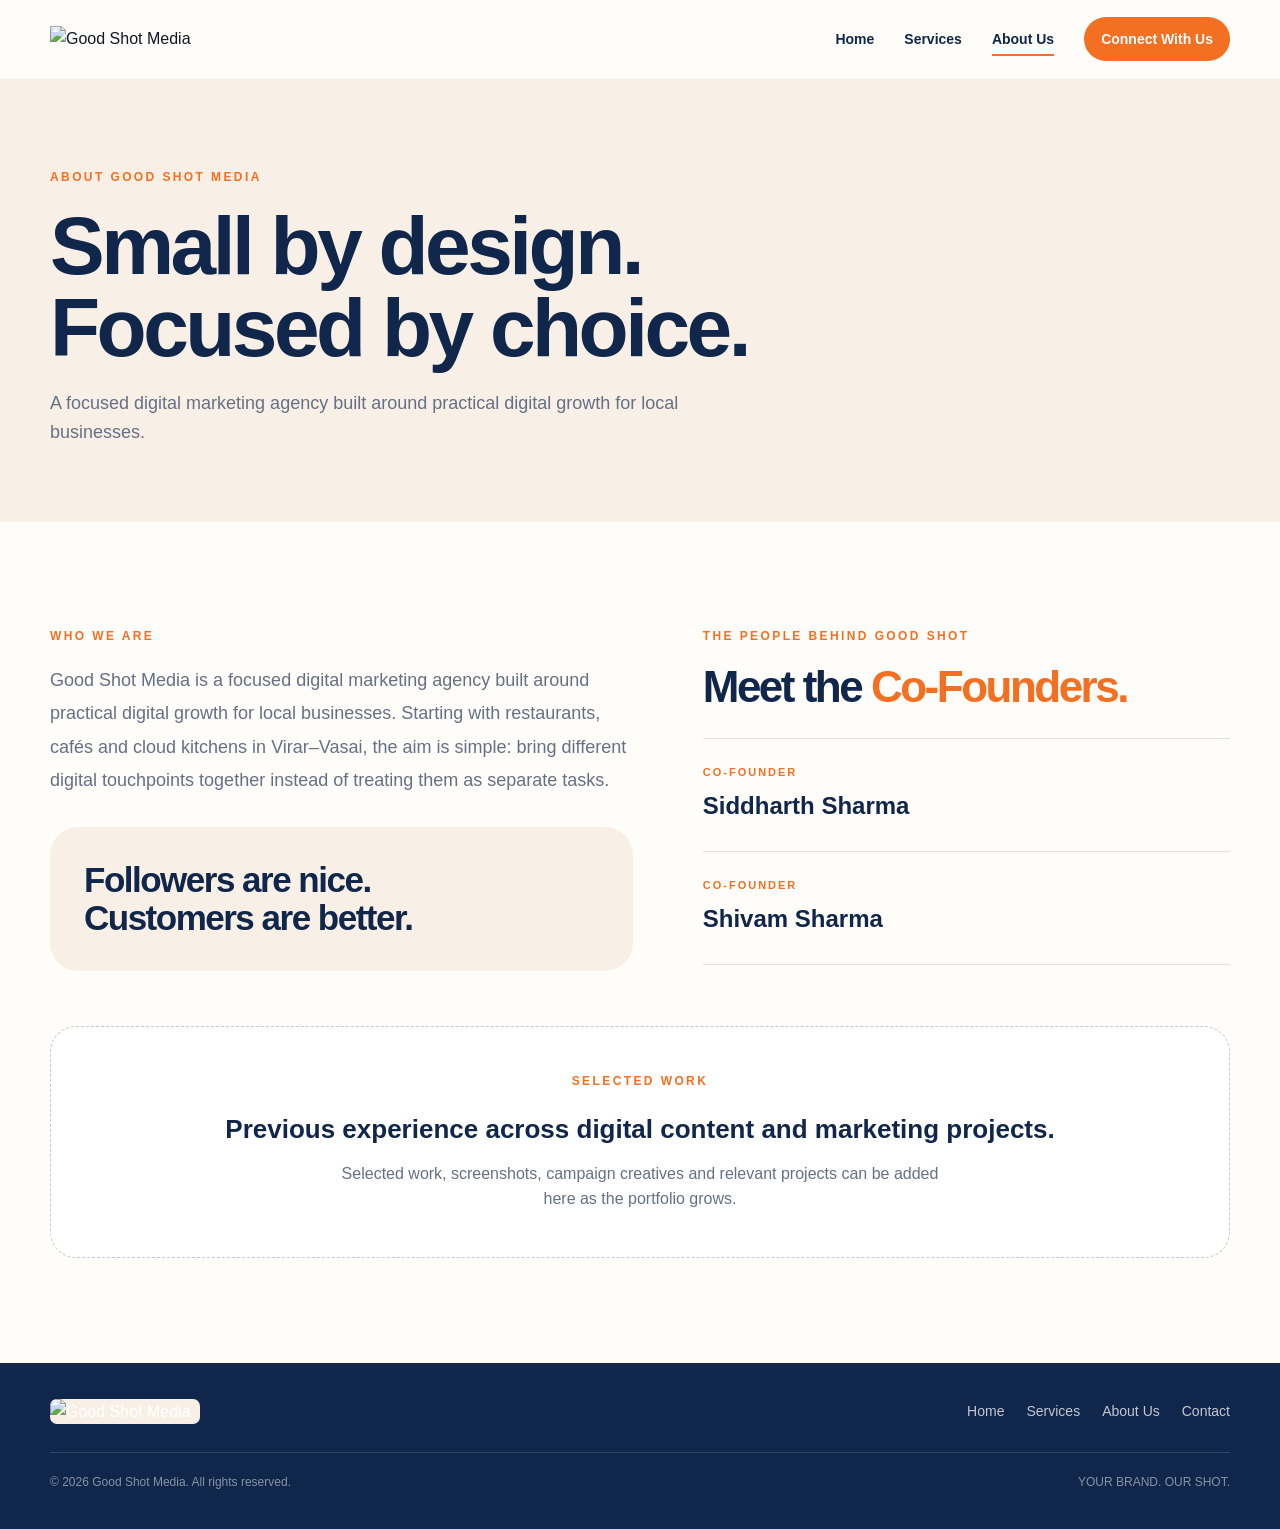
==== about.html @ 5af62121 "Add files via upload" ====
<!DOCTYPE html>
<html lang="en">
<head>
<meta charset="UTF-8">
<meta name="viewport" content="width=device-width, initial-scale=1.0">
<title>About Us — Good Shot Media</title>
<meta name="description" content="Learn about Good Shot Media and its co-founders Siddharth Sharma and Shivam Sharma.">
<meta name="theme-color" content="#10264A">
<link rel="stylesheet" href="styles.css">
</head>
<body data-page="about">
<header class="site-header" id="siteHeader">
  <div class="container nav">
    <a href="index.html" aria-label="Good Shot Media home"><img src="logo.jpg" class="logo" alt="Good Shot Media"></a>
    <button class="menu-btn" id="menuBtn" aria-label="Open menu">☰</button>
    <nav class="nav-links" id="navLinks">
      <a href="index.html" data-page="home">Home</a>
      <a href="services.html" data-page="services">Services</a>
      <a href="about.html" data-page="about">About Us</a>
      <a href="contact.html" data-page="contact" class="nav-cta">Connect With Us</a>
    </nav>
  </div>
</header>

<main>

<section class="page-hero">
  <div class="container">
    <div class="eyebrow">About Good Shot Media</div>
    <h1>Small by design.<br><span>Focused by choice.</span></h1>
    <p>A focused digital marketing agency built around practical digital growth for local businesses.</p>
  </div>
</section>

<section>
  <div class="container">
    <div class="about-grid">
      <div>
        <div class="eyebrow">Who We Are</div>
        <p class="about-copy">Good Shot Media is a focused digital marketing agency built around practical digital growth for local businesses. Starting with restaurants, cafés and cloud kitchens in Virar–Vasai, the aim is simple: bring different digital touchpoints together instead of treating them as separate tasks.</p>
        <div class="highlight">
          <h3>Followers are nice.<br><span>Customers are better.</span></h3>
        </div>
      </div>
      <div>
        <div class="eyebrow">The People Behind Good Shot</div>
        <h2 class="section-title" style="font-size:44px">Meet the <span>Co-Founders.</span></h2>
        <div class="people" style="margin-top:28px">
          <div class="person"><div class="role">Co-Founder</div><h3>Siddharth Sharma</h3></div>
          <div class="person"><div class="role">Co-Founder</div><h3>Shivam Sharma</h3></div>
        </div>
      </div>
    </div>

    <div class="portfolio">
      <div class="eyebrow">Selected Work</div>
      <h3>Previous experience across digital content and marketing projects.</h3>
      <p>Selected work, screenshots, campaign creatives and relevant projects can be added here as the portfolio grows.</p>
    </div>
  </div>
</section>

</main>
<footer>
  <div class="container">
    <div class="footer-top">
      <img src="logo.jpg" class="footer-logo" alt="Good Shot Media">
      <div class="footer-links">
        <a href="index.html">Home</a>
        <a href="services.html">Services</a>
        <a href="about.html">About Us</a>
        <a href="contact.html">Contact</a>
      </div>
    </div>
    <div class="footer-bottom">
      <span>© 2026 Good Shot Media. All rights reserved.</span>
      <span>YOUR BRAND. OUR SHOT.</span>
    </div>
  </div>
</footer>

<script>
const header=document.getElementById('siteHeader');
const menuBtn=document.getElementById('menuBtn');
const navLinks=document.getElementById('navLinks');
window.addEventListener('scroll',()=>header.classList.toggle('scrolled',window.scrollY>12));
menuBtn?.addEventListener('click',()=>navLinks.classList.toggle('open'));
document.querySelectorAll('.nav-links a').forEach(a=>{
  const page=a.dataset.page;
  if(page && document.body.dataset.page===page) a.classList.add('active');
  a.addEventListener('click',()=>navLinks.classList.remove('open'));
});
</script>

</body>
</html>
---- styles.css ----
:root{
  --navy:#10264A;
  --navy-2:#17345F;
  --orange:#F36F21;
  --cream:#F8F0E6;
  --paper:#FFFDF9;
  --ink:#111827;
  --muted:#667085;
  --line:rgba(16,38,74,.13);
  --max:1180px;
  --radius:22px;
  --shadow:0 18px 50px rgba(16,38,74,.08);
}
*{box-sizing:border-box;margin:0;padding:0}
html{scroll-behavior:smooth}
body{
  font-family:Inter,ui-sans-serif,-apple-system,BlinkMacSystemFont,"Segoe UI",Arial,sans-serif;
  background:var(--paper); color:var(--ink); line-height:1.6; overflow-x:hidden;
}
a{color:inherit;text-decoration:none}
img{max-width:100%;display:block}
.container{width:min(calc(100% - 40px),var(--max));margin:auto}
.site-header{
  position:fixed;top:0;left:0;right:0;z-index:50;
  background:rgba(255,253,249,.94);backdrop-filter:blur(12px);
  border-bottom:1px solid transparent;transition:.25s ease;
}
.site-header.scrolled{border-color:var(--line);box-shadow:0 5px 25px rgba(16,38,74,.05)}
.nav{height:78px;display:flex;align-items:center;justify-content:space-between;gap:25px}
.logo{width:175px;height:auto}
.nav-links{display:flex;align-items:center;gap:30px;font-size:14px;font-weight:650;color:var(--navy)}
.nav-links a{position:relative;padding:8px 0}
.nav-links a:after{content:"";position:absolute;left:0;bottom:2px;width:0;height:2px;background:var(--orange);transition:.2s}
.nav-links a:hover:after,.nav-links a.active:after{width:100%}
.nav-cta{background:var(--orange);color:#fff!important;padding:11px 17px!important;border-radius:999px}
.nav-cta:after{display:none}
.menu-btn{display:none;border:0;background:none;color:var(--navy);font-size:27px;cursor:pointer}
main{padding-top:78px}
.hero{min-height:calc(100vh - 78px);display:grid;align-items:center;background:var(--cream)}
.hero-grid{display:grid;grid-template-columns:1.08fr .92fr;gap:70px;align-items:center;padding:80px 0}
.kicker,.eyebrow{font-size:12px;font-weight:800;letter-spacing:2.4px;text-transform:uppercase;color:var(--orange);margin-bottom:18px}
.hero h1{font-size:clamp(52px,7vw,88px);line-height:.98;letter-spacing:-4px;color:var(--navy);max-width:760px}
.hero h1 span,.section-title span{color:var(--orange)}
.hero-copy{font-size:19px;color:var(--muted);max-width:600px;margin:25px 0 32px}
.actions{display:flex;gap:12px;flex-wrap:wrap}
.btn{display:inline-flex;align-items:center;justify-content:center;gap:8px;padding:13px 21px;border-radius:999px;font-weight:750;font-size:14px;border:1px solid var(--navy);transition:.2s ease}
.btn-primary{background:var(--navy);color:#fff}
.btn-primary:hover{transform:translateY(-2px);background:var(--navy-2)}
.btn-outline{color:var(--navy)}
.btn-outline:hover{background:var(--navy);color:#fff}
.hero-card{background:var(--navy);border-radius:30px;padding:42px;color:#fff;min-height:420px;display:flex;flex-direction:column;justify-content:space-between;box-shadow:var(--shadow)}
.hero-card .mini{font-size:12px;letter-spacing:2px;text-transform:uppercase;opacity:.65}
.hero-card h2{font-size:52px;line-height:1.02;letter-spacing:-2px}
.hero-card strong{color:var(--orange)}
.hero-card p{color:rgba(255,255,255,.72);max-width:390px}
section{padding:105px 0}
.section-head{max-width:720px;margin-bottom:50px}
.section-title{font-size:clamp(38px,5vw,64px);line-height:1.04;letter-spacing:-2.5px;color:var(--navy)}
.section-copy{margin-top:17px;color:var(--muted);font-size:17px}
.services-grid{display:grid;grid-template-columns:repeat(3,1fr);gap:18px}
.card{background:#fff;border:1px solid var(--line);border-radius:var(--radius);padding:28px;transition:.2s ease}
.card:hover{transform:translateY(-4px);box-shadow:var(--shadow)}
.number{font-size:12px;color:var(--orange);font-weight:800;letter-spacing:2px}
.card h3{font-size:22px;color:var(--navy);margin:34px 0 9px}
.card p{color:var(--muted);font-size:15px}
.band{background:var(--navy);color:#fff}
.band .section-title{color:#fff}
.band .section-copy{color:rgba(255,255,255,.68)}
.features{display:grid;grid-template-columns:repeat(3,1fr);gap:18px;margin-top:40px}
.feature{border-top:1px solid rgba(255,255,255,.2);padding-top:20px}
.feature b{font-size:18px}.feature p{color:rgba(255,255,255,.65);font-size:14px;margin-top:8px}
.plans{display:grid;grid-template-columns:repeat(2,1fr);gap:22px}
.plan{border:1px solid var(--line);border-radius:28px;padding:34px;background:#fff}
.plan.featured{background:var(--navy);color:#fff;border-color:var(--navy)}
.plan h3{font-size:27px;color:var(--navy);margin-bottom:8px}
.featured h3{color:#fff}
.plan-intro{color:var(--muted);font-size:15px;margin-bottom:24px}
.featured .plan-intro{color:rgba(255,255,255,.68)}
.plan ul{list-style:none;display:grid;gap:12px}
.plan li{padding-left:24px;position:relative;font-size:15px}
.plan li:before{content:"✓";position:absolute;left:0;color:var(--orange);font-weight:900}
.plan-note{margin-top:24px;font-size:12px;color:var(--muted)}
.featured .plan-note{color:rgba(255,255,255,.55)}
.cta{background:var(--cream);text-align:center}
.cta .section-head{margin:0 auto 28px}
footer{background:var(--navy);color:#fff;padding:36px 0}
.footer-top{display:flex;align-items:center;justify-content:space-between;gap:30px}
.footer-logo{width:150px;background:var(--cream);border-radius:7px}
.footer-links{display:flex;gap:22px;font-size:14px;color:rgba(255,255,255,.75)}
.footer-bottom{border-top:1px solid rgba(255,255,255,.15);margin-top:28px;padding-top:20px;display:flex;justify-content:space-between;color:rgba(255,255,255,.5);font-size:12px}
.page-hero{background:var(--cream);padding:90px 0 75px}
.page-hero h1{font-size:clamp(48px,7vw,82px);line-height:1;letter-spacing:-3.5px;color:var(--navy);max-width:900px}
.page-hero p{max-width:650px;color:var(--muted);font-size:18px;margin-top:20px}
.service-list{display:grid;grid-template-columns:1fr 1fr;gap:20px}
.service-card{padding:32px;border:1px solid var(--line);border-radius:24px;background:#fff}
.service-card h3{color:var(--navy);font-size:24px;margin-bottom:9px}
.service-card p{color:var(--muted);font-size:15px}
.service-card .tag{font-size:11px;letter-spacing:1.7px;text-transform:uppercase;color:var(--orange);font-weight:800}
.about-grid{display:grid;grid-template-columns:1.05fr .95fr;gap:70px;align-items:start}
.about-copy{font-size:18px;color:var(--muted);line-height:1.85}
.highlight{margin-top:30px;background:var(--cream);border-radius:28px;padding:34px}
.highlight h3{font-size:35px;line-height:1.08;color:var(--navy);letter-spacing:-1.5px}
.people{display:grid;gap:0}
.person{padding:25px 0;border-top:1px solid var(--line)}
.person:last-child{border-bottom:1px solid var(--line)}
.person .role{font-size:11px;text-transform:uppercase;letter-spacing:2px;color:var(--orange);font-weight:800}
.person h3{color:var(--navy);font-size:24px;margin-top:6px}
.portfolio{margin-top:55px;border:1px dashed rgba(16,38,74,.25);border-radius:26px;padding:45px;text-align:center;background:#fff}
.portfolio h3{font-size:26px;color:var(--navy)}
.portfolio p{color:var(--muted);max-width:600px;margin:10px auto 0}
.contact-grid{display:grid;grid-template-columns:.85fr 1.15fr;gap:55px}
.contact-info{display:grid;gap:15px}
.contact-item{border-top:1px solid var(--line);padding:22px 0}
.contact-item small{display:block;text-transform:uppercase;letter-spacing:1.8px;font-size:10px;color:var(--orange);font-weight:800;margin-bottom:6px}
.contact-item a{font-size:20px;font-weight:700;color:var(--navy)}
.contact-form{background:var(--navy);padding:34px;border-radius:28px;color:#fff}
.contact-form h2{font-size:32px;margin-bottom:20px}
.form-grid{display:grid;gap:14px}
label{font-size:12px;color:rgba(255,255,255,.65)}
input,textarea{width:100%;margin-top:6px;border:1px solid rgba(255,255,255,.2);background:rgba(255,255,255,.07);color:#fff;border-radius:12px;padding:13px;font:inherit;outline:none}
textarea{min-height:130px;resize:vertical}
input:focus,textarea:focus{border-color:var(--orange)}
.contact-form .btn{border:0;background:var(--orange);color:#fff;cursor:pointer;margin-top:6px}
.whatsapp{display:inline-flex;margin-top:8px;color:var(--navy);font-weight:800}
@media(max-width:850px){
  .nav-links{display:none;position:absolute;top:78px;left:0;right:0;background:var(--paper);padding:18px 20px 25px;flex-direction:column;align-items:flex-start;border-bottom:1px solid var(--line)}
  .nav-links.open{display:flex}
  .menu-btn{display:block}
  .hero-grid,.about-grid,.contact-grid{grid-template-columns:1fr}
  .hero-grid{padding:65px 0}
  .hero-card{min-height:330px}
  .services-grid,.features{grid-template-columns:1fr 1fr}
  .service-list{grid-template-columns:1fr}
  .plans{grid-template-columns:1fr}
}
@media(max-width:560px){
  .container{width:min(calc(100% - 28px),var(--max))}
  .nav{height:70px}
  main{padding-top:70px}
  .logo{width:145px}
  .hero{min-height:auto}
  .hero-grid{padding:58px 0}
  .hero h1{font-size:49px;letter-spacing:-2.7px}
  .hero-copy{font-size:17px}
  section{padding:75px 0}
  .page-hero{padding:65px 0 55px}
  .page-hero h1{font-size:50px;letter-spacing:-2.5px}
  .services-grid,.features{grid-template-columns:1fr}
  .footer-top,.footer-bottom{flex-direction:column;align-items:flex-start}
  .footer-links{flex-wrap:wrap}
  .contact-form{padding:25px}
}
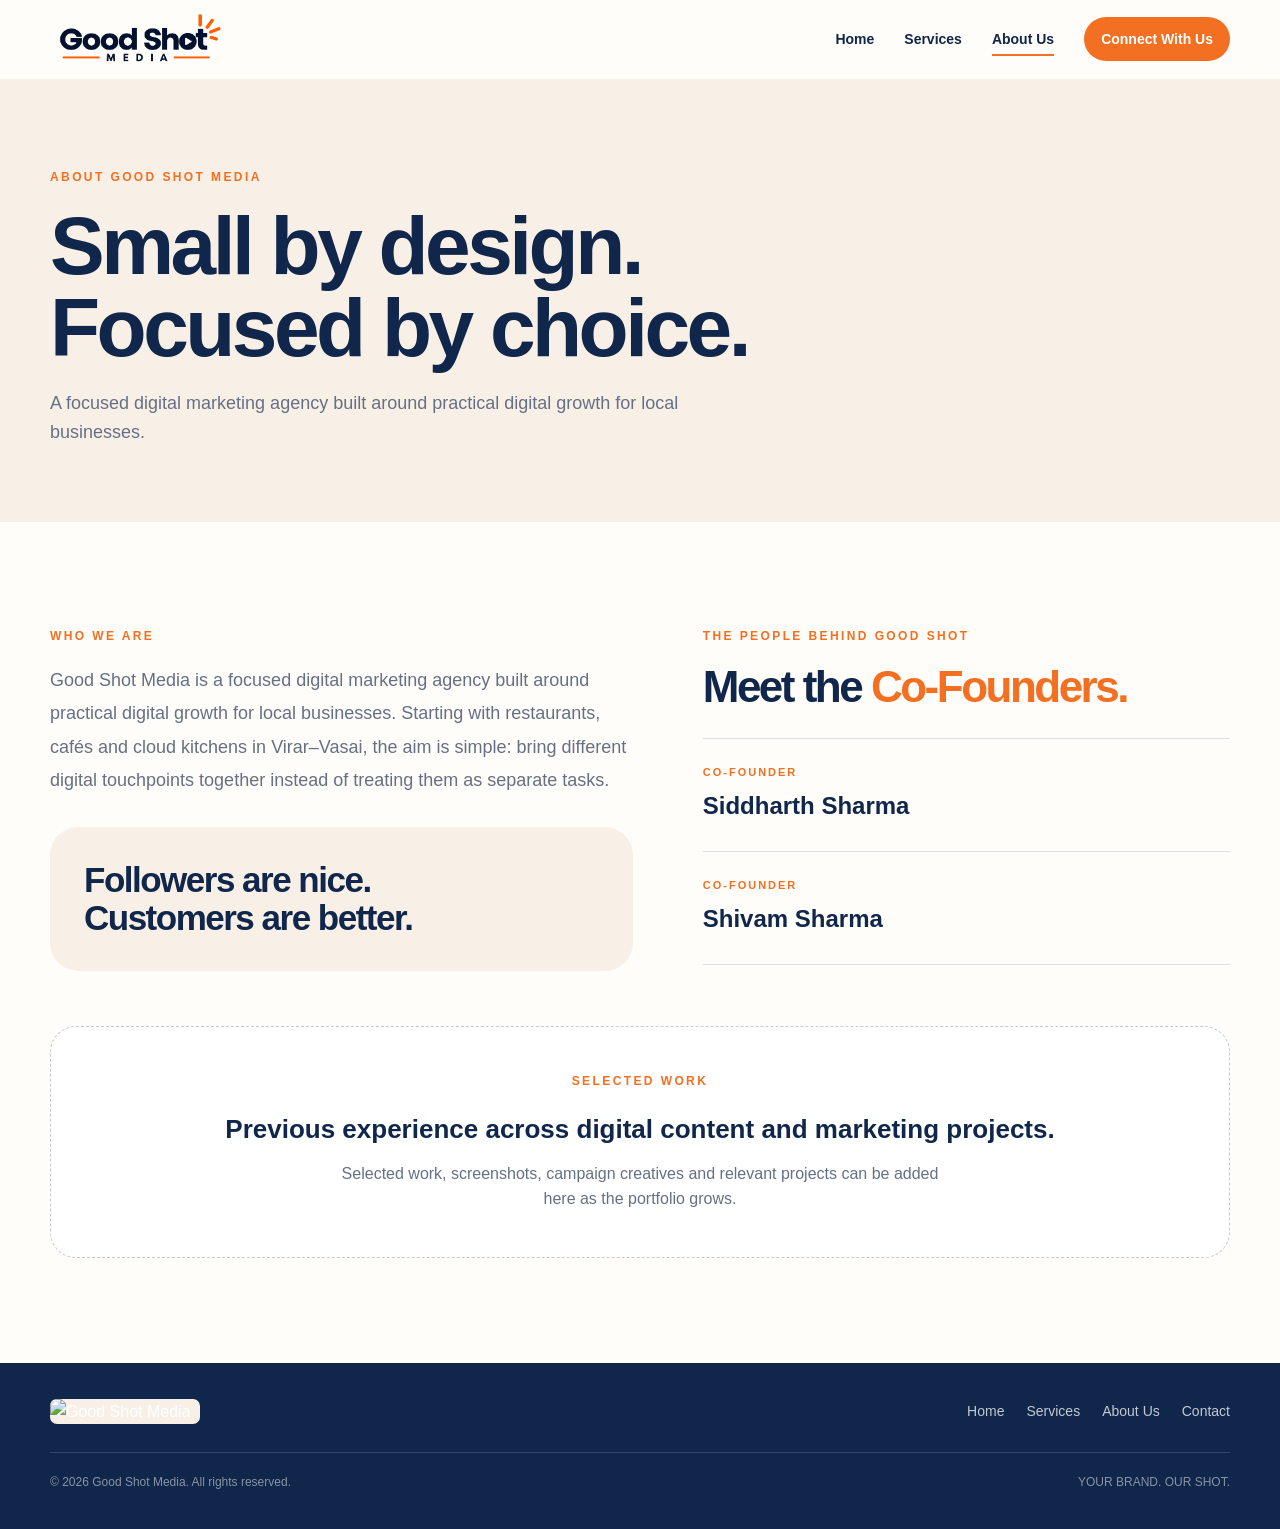
==== commit 61ccf0bd: "Update about.html" ====
--- a/about.html
+++ b/about.html
@@ -11,7 +11,7 @@
 <body data-page="about">
 <header class="site-header" id="siteHeader">
   <div class="container nav">
-    <a href="index.html" aria-label="Good Shot Media home"><img src="logo.jpg" class="logo" alt="Good Shot Media"></a>
+    <a href="index.html" aria-label="Good Shot Media home"><img src="logo.png" class="logo" alt="Good Shot Media"></a>
     <button class="menu-btn" id="menuBtn" aria-label="Open menu">☰</button>
     <nav class="nav-links" id="navLinks">
       <a href="index.html" data-page="home">Home</a>
